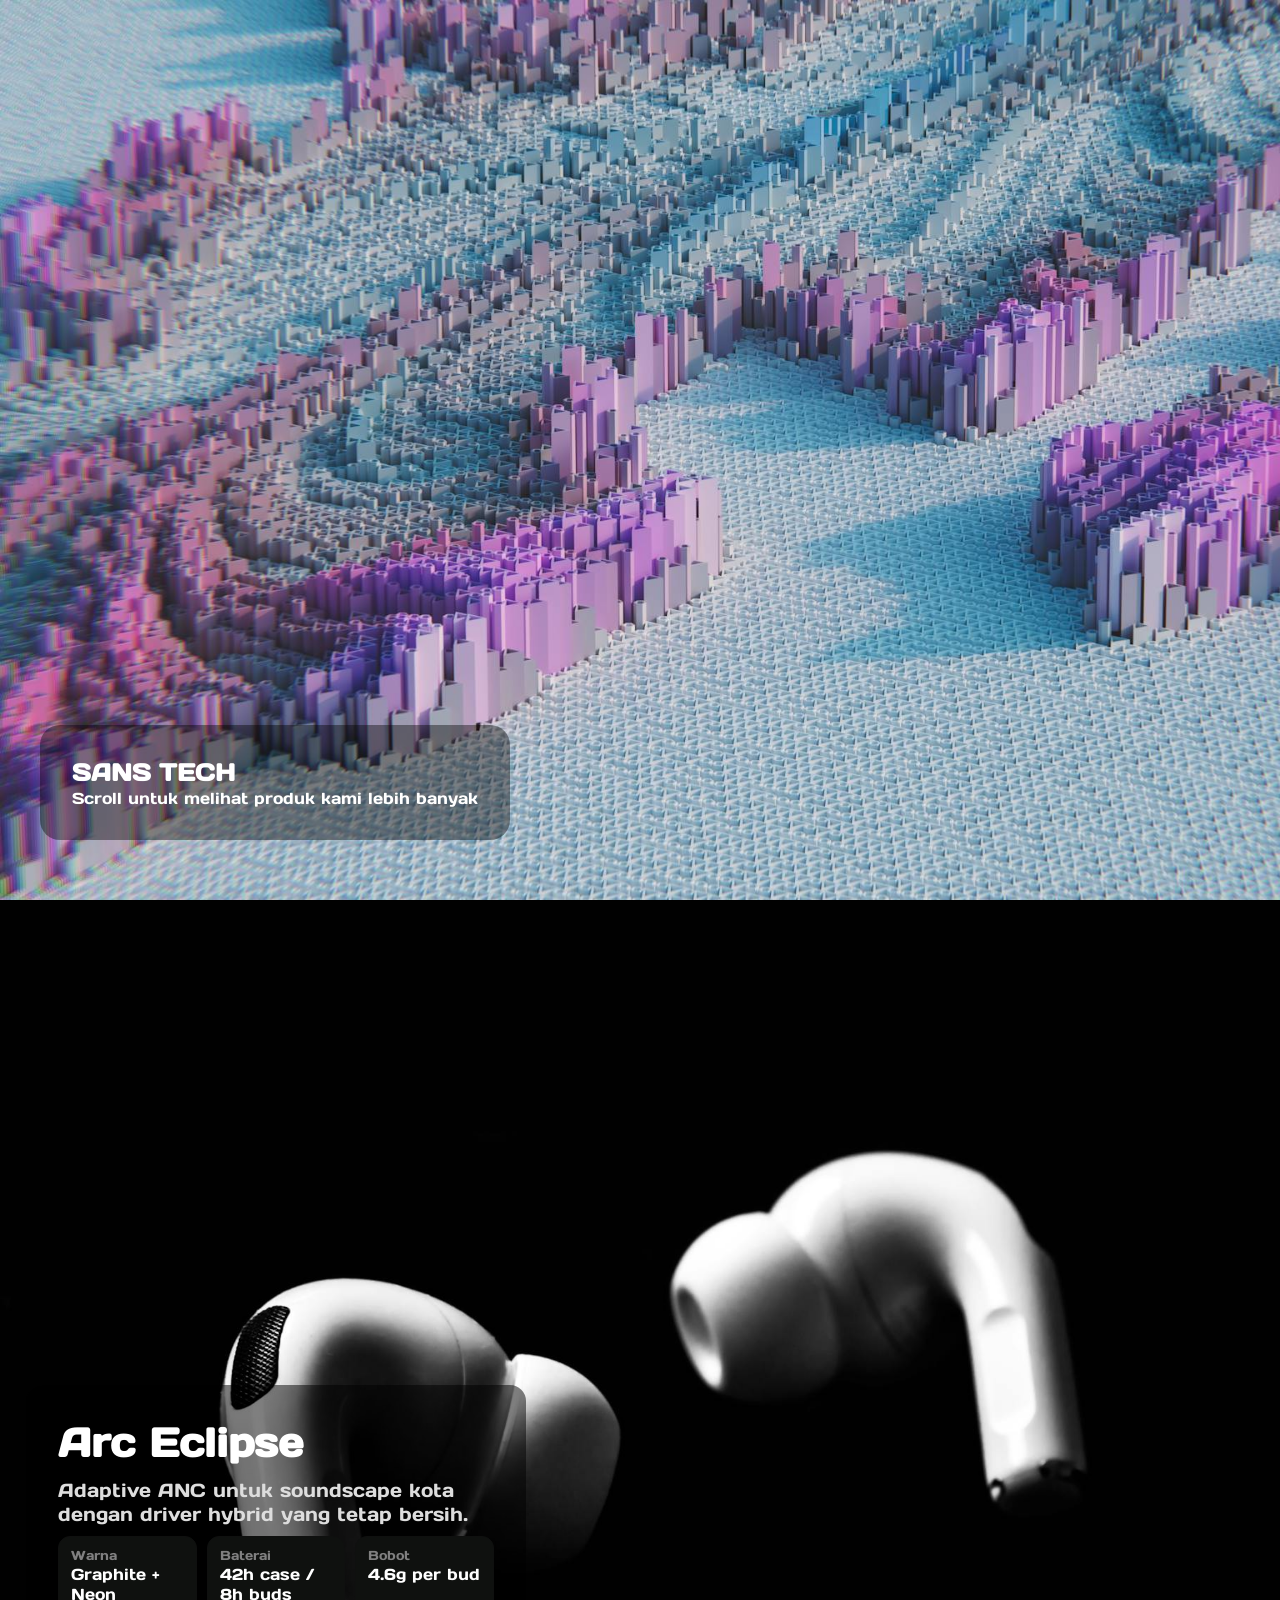
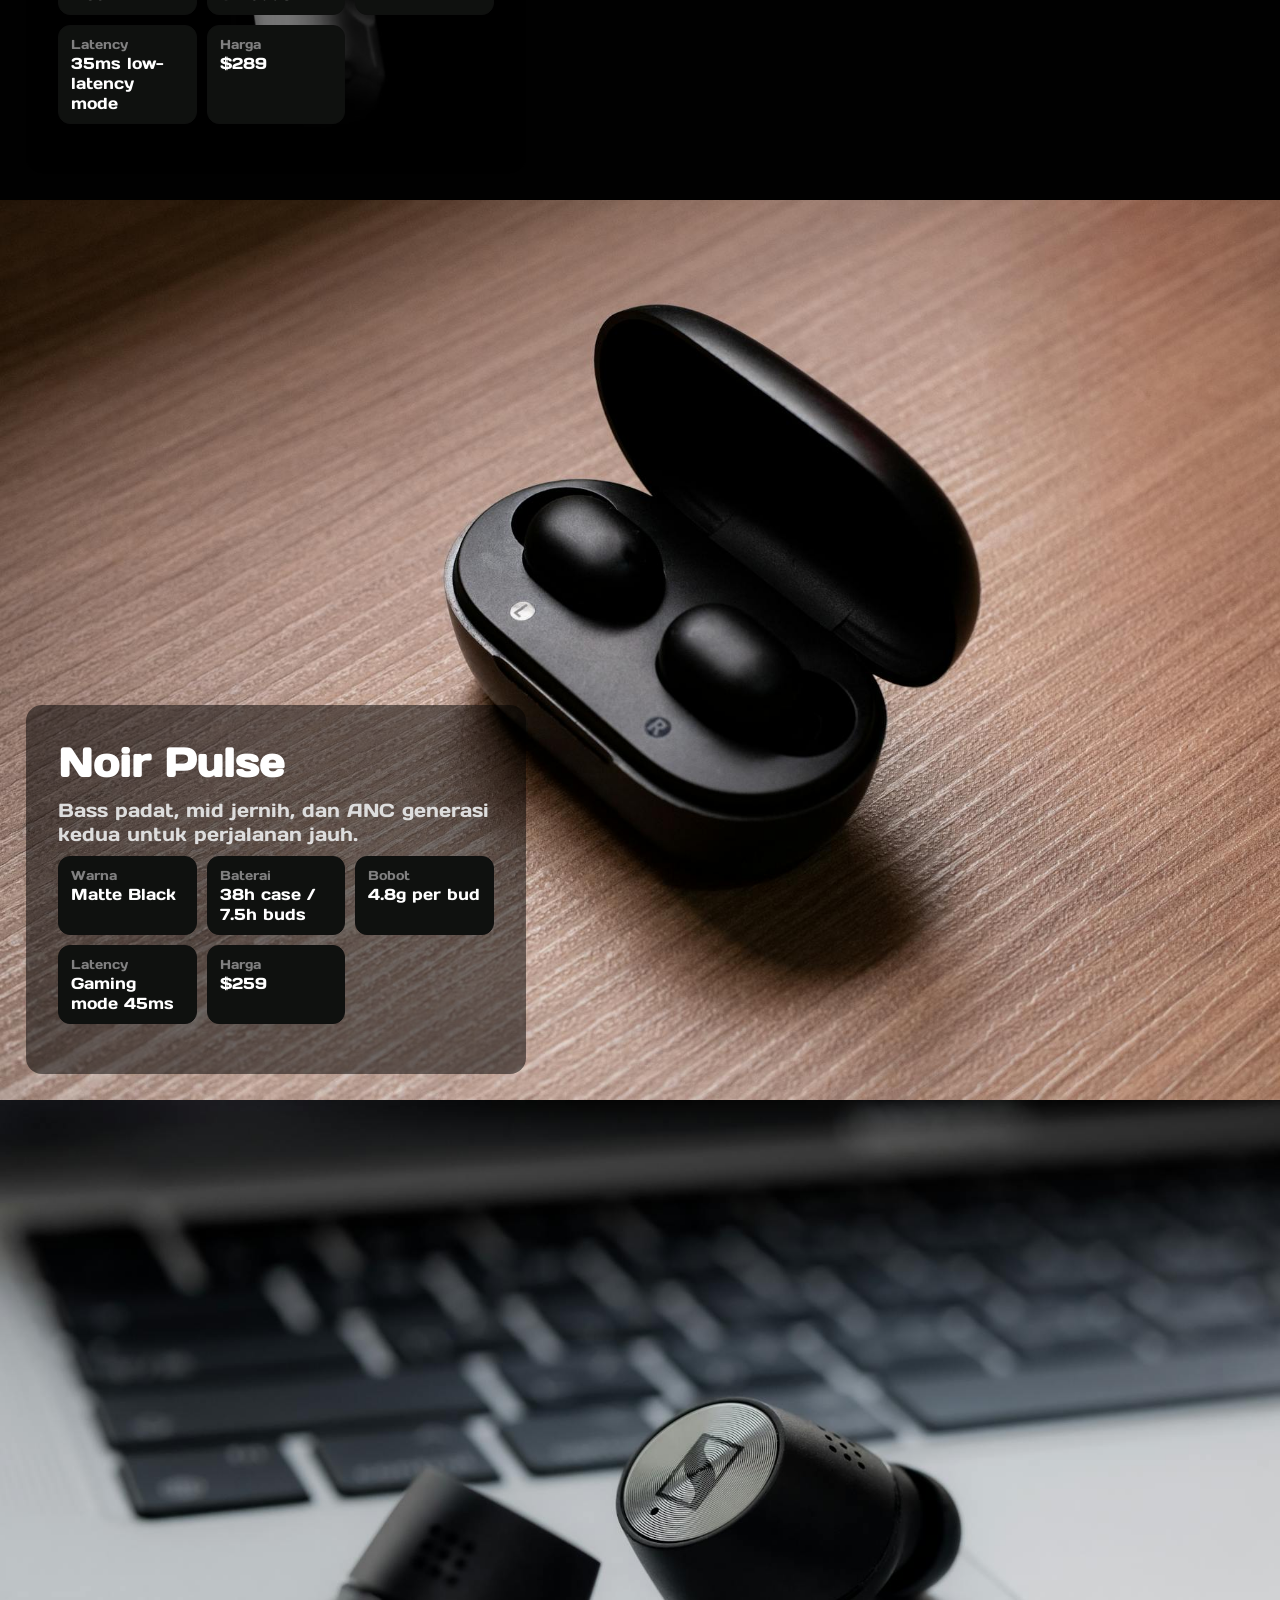
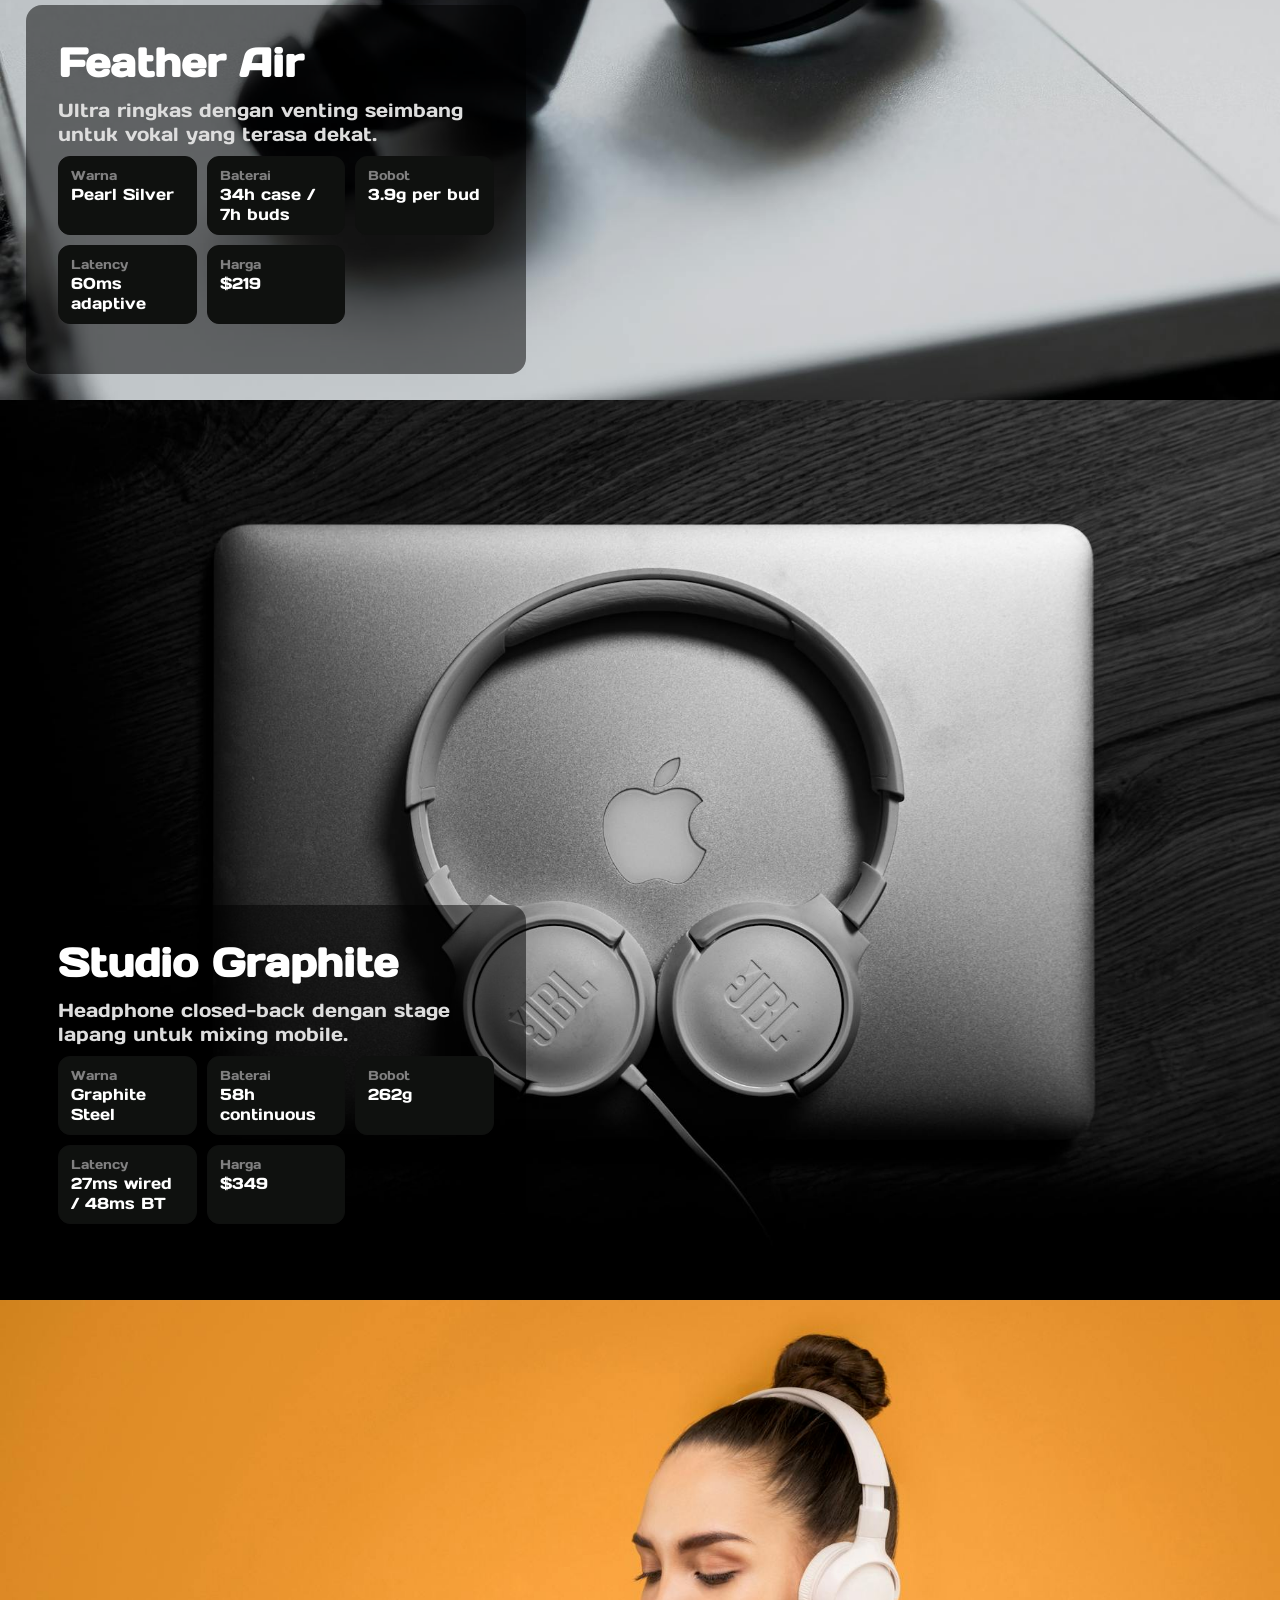
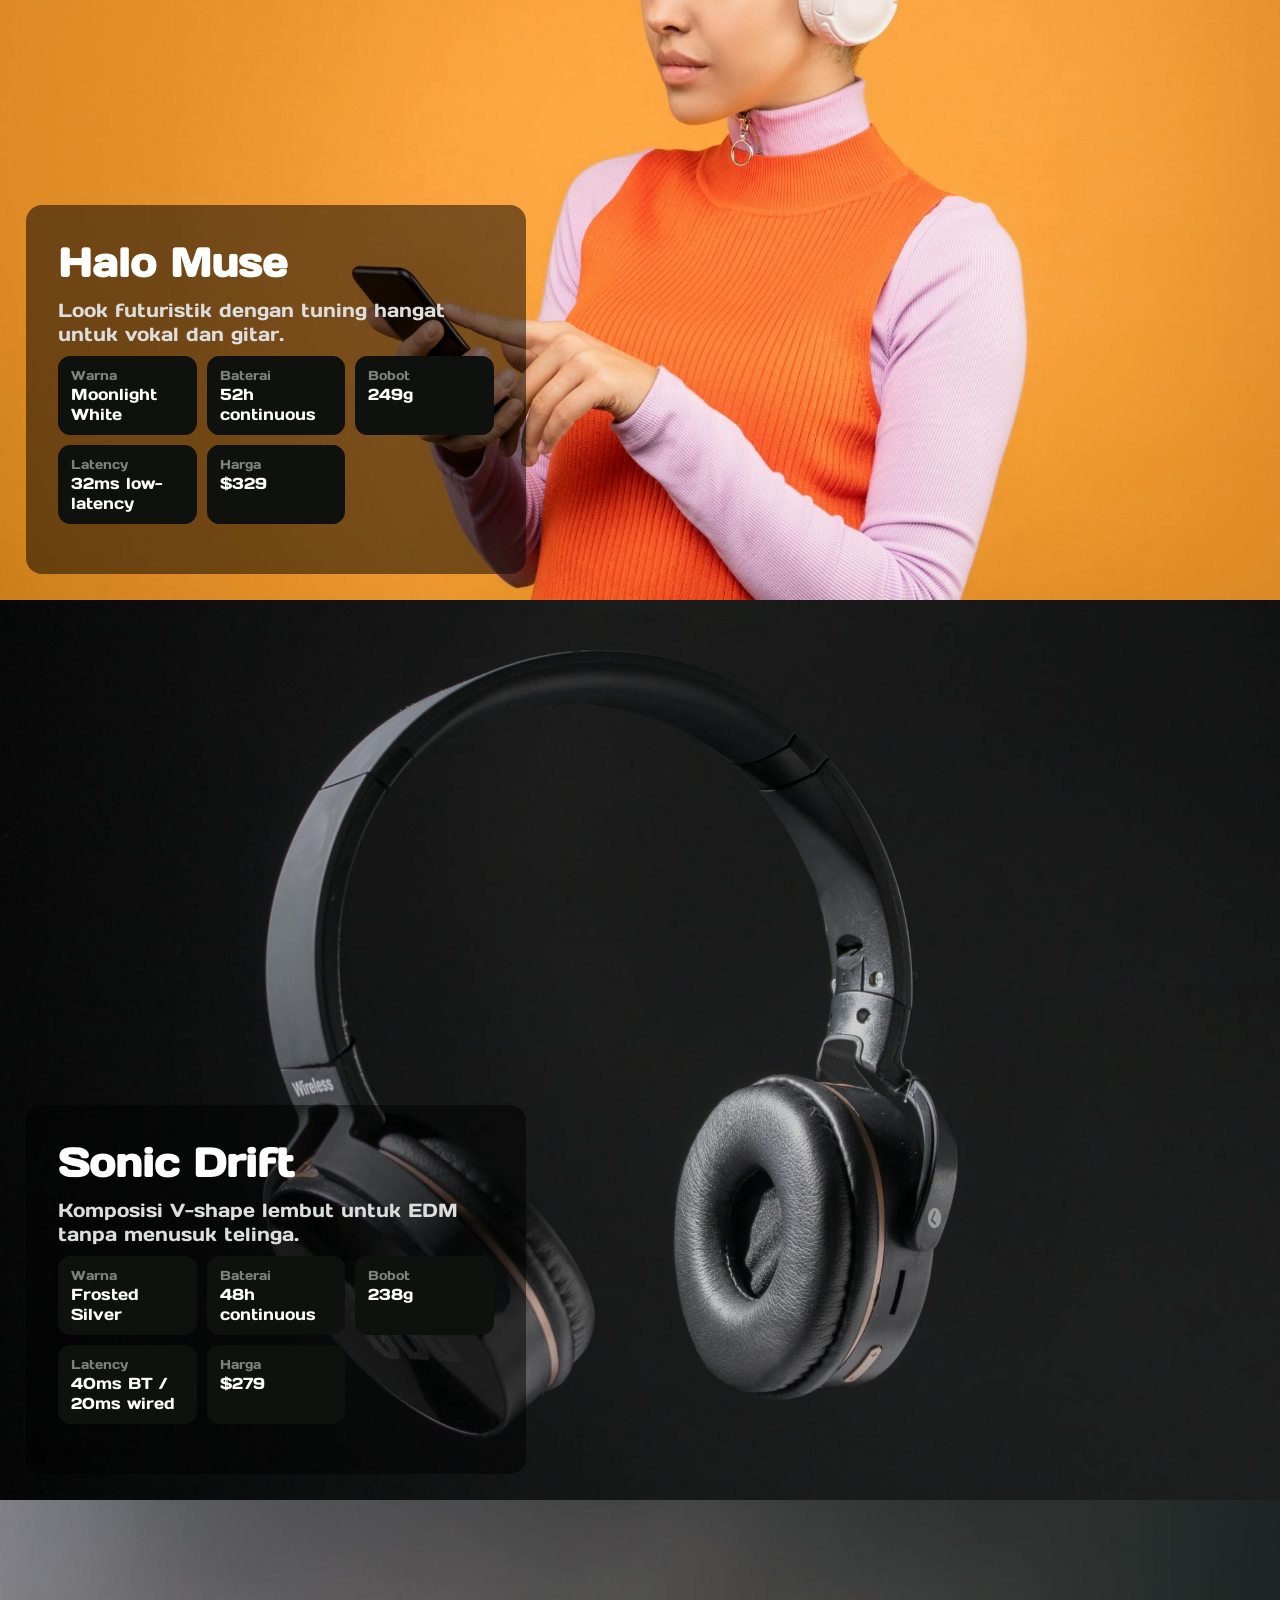
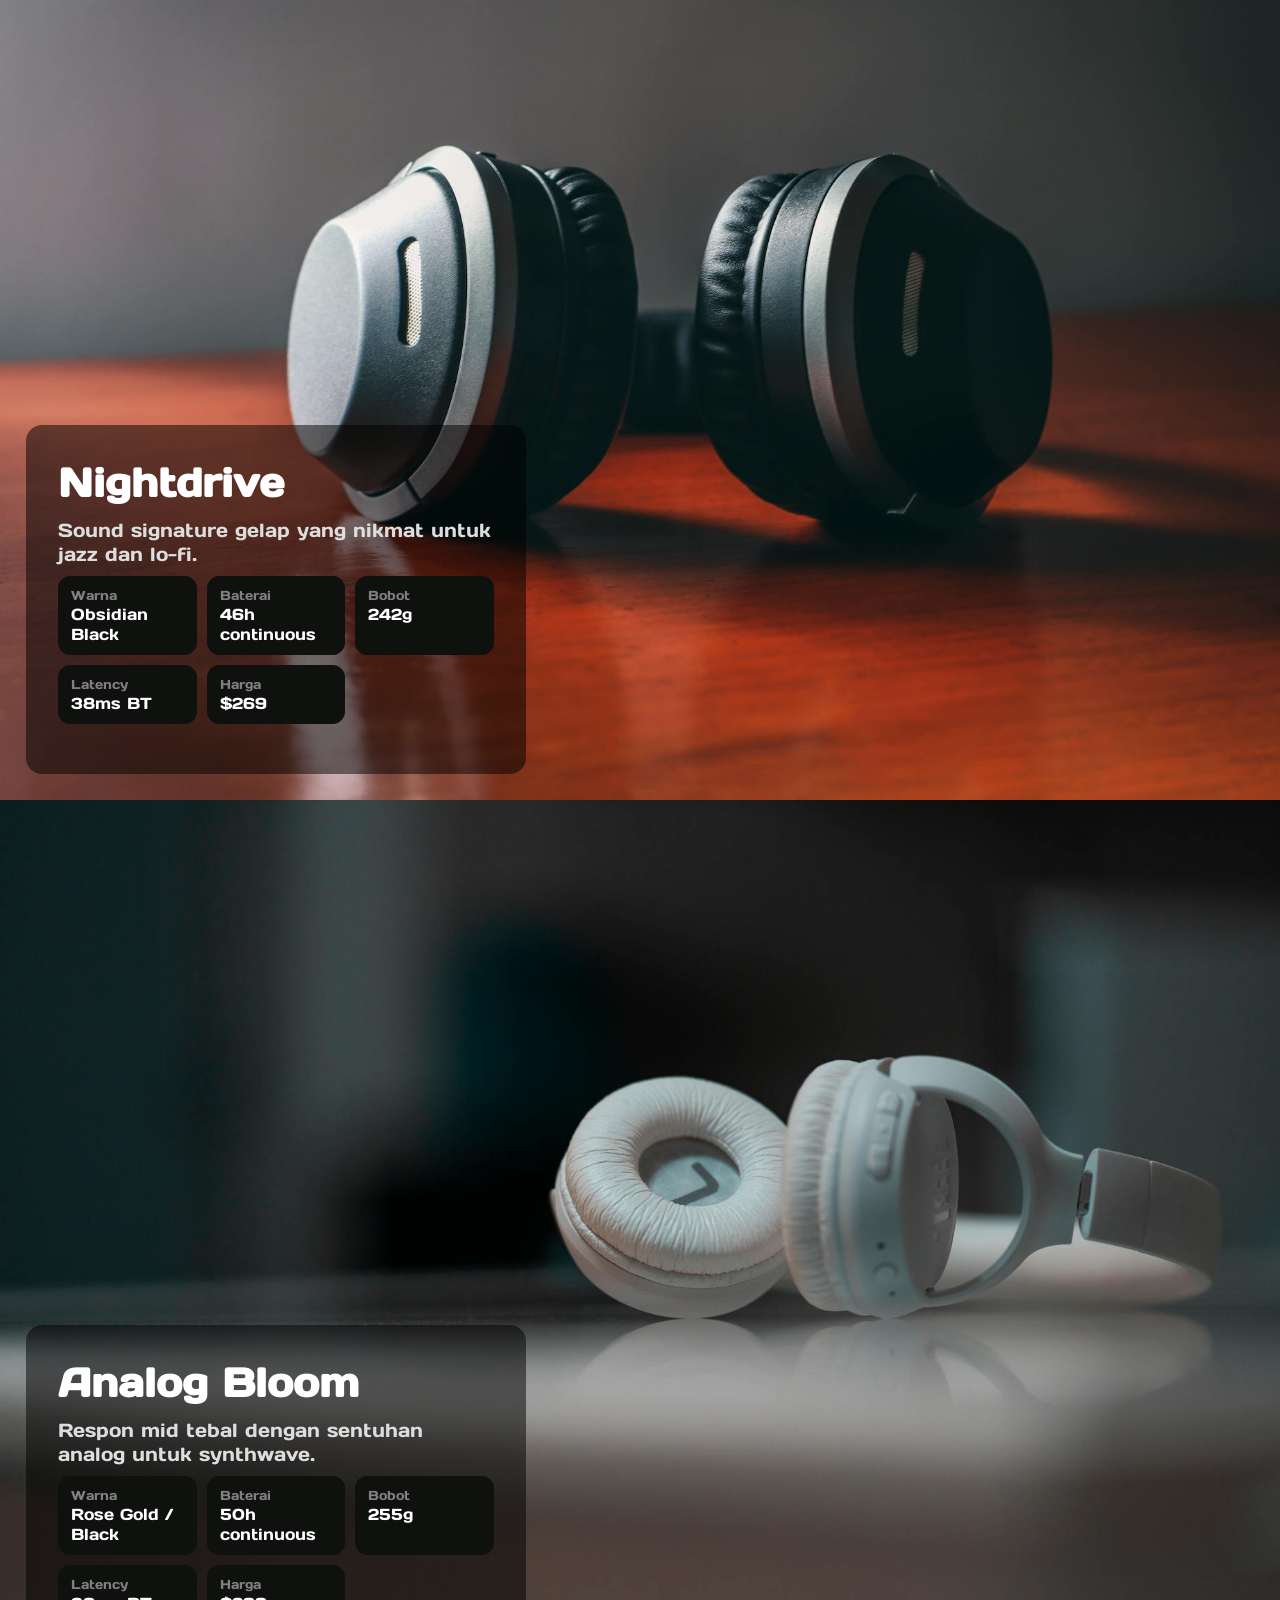
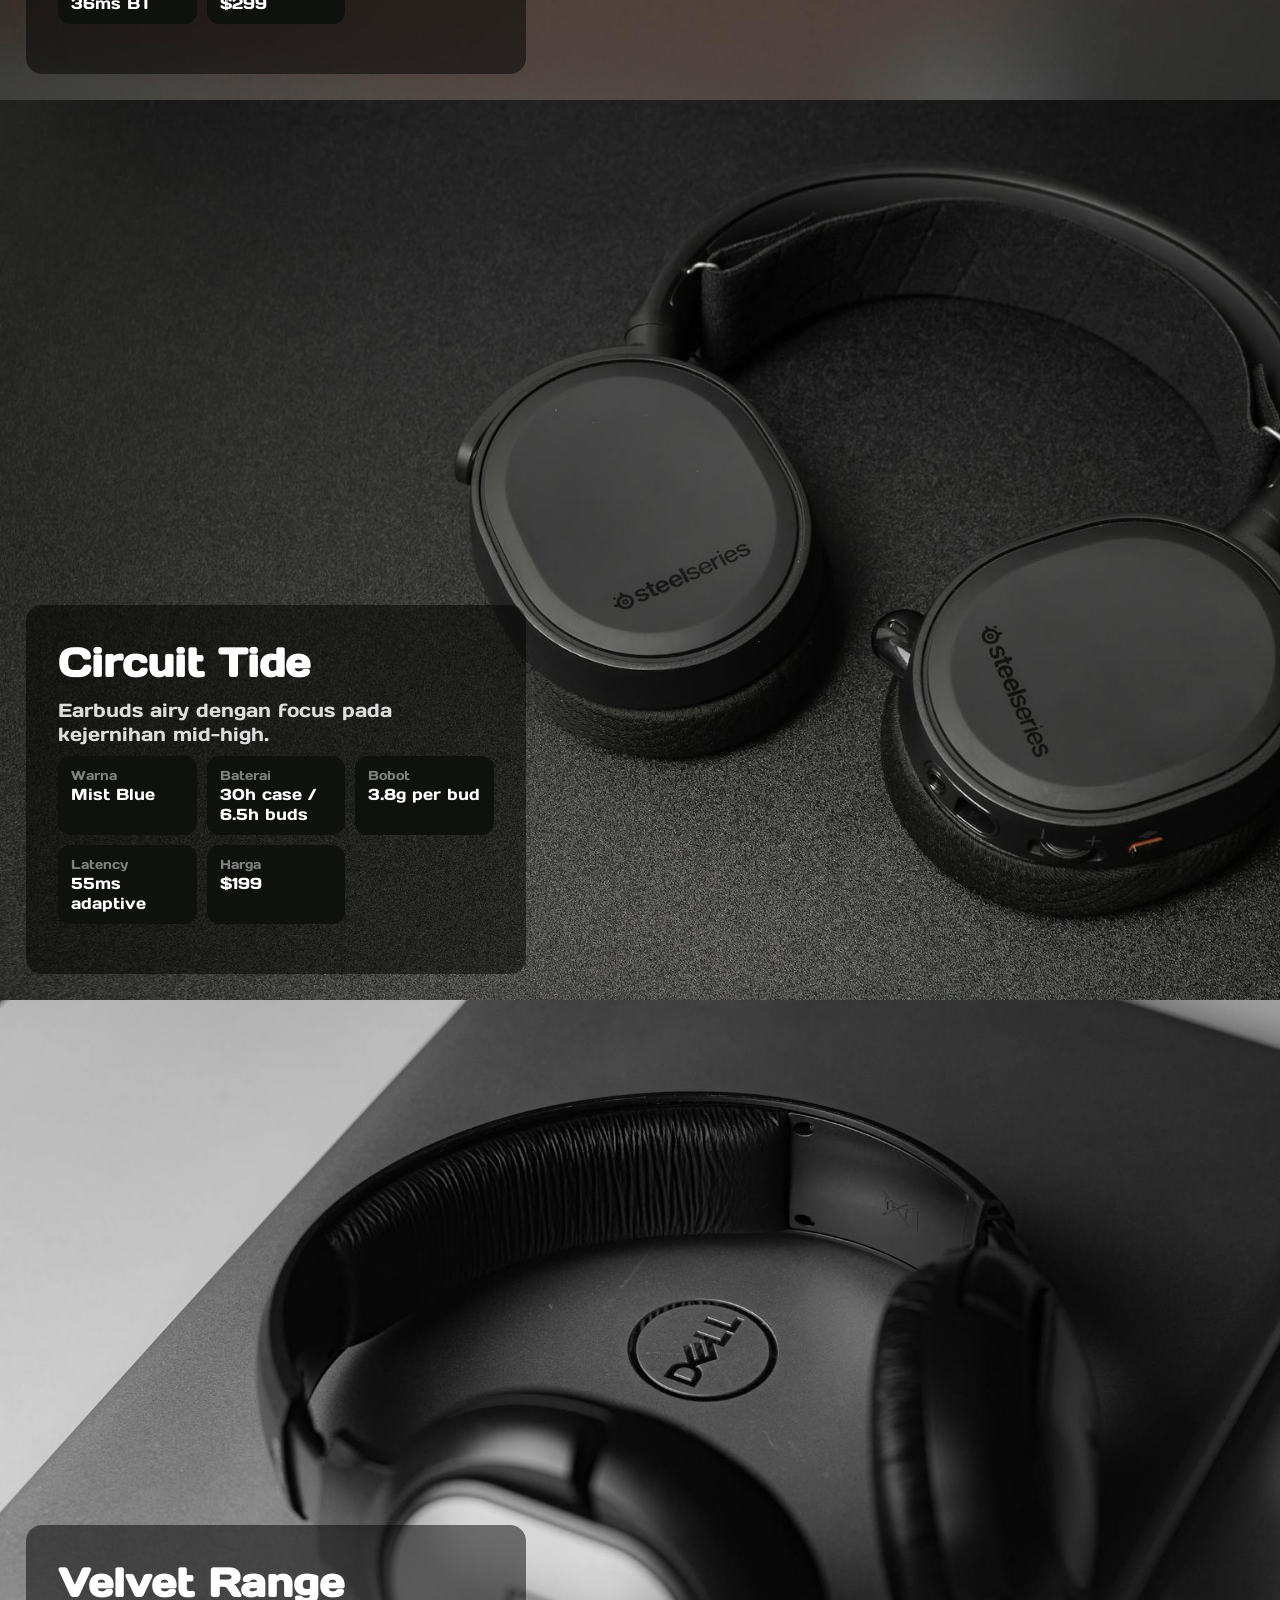
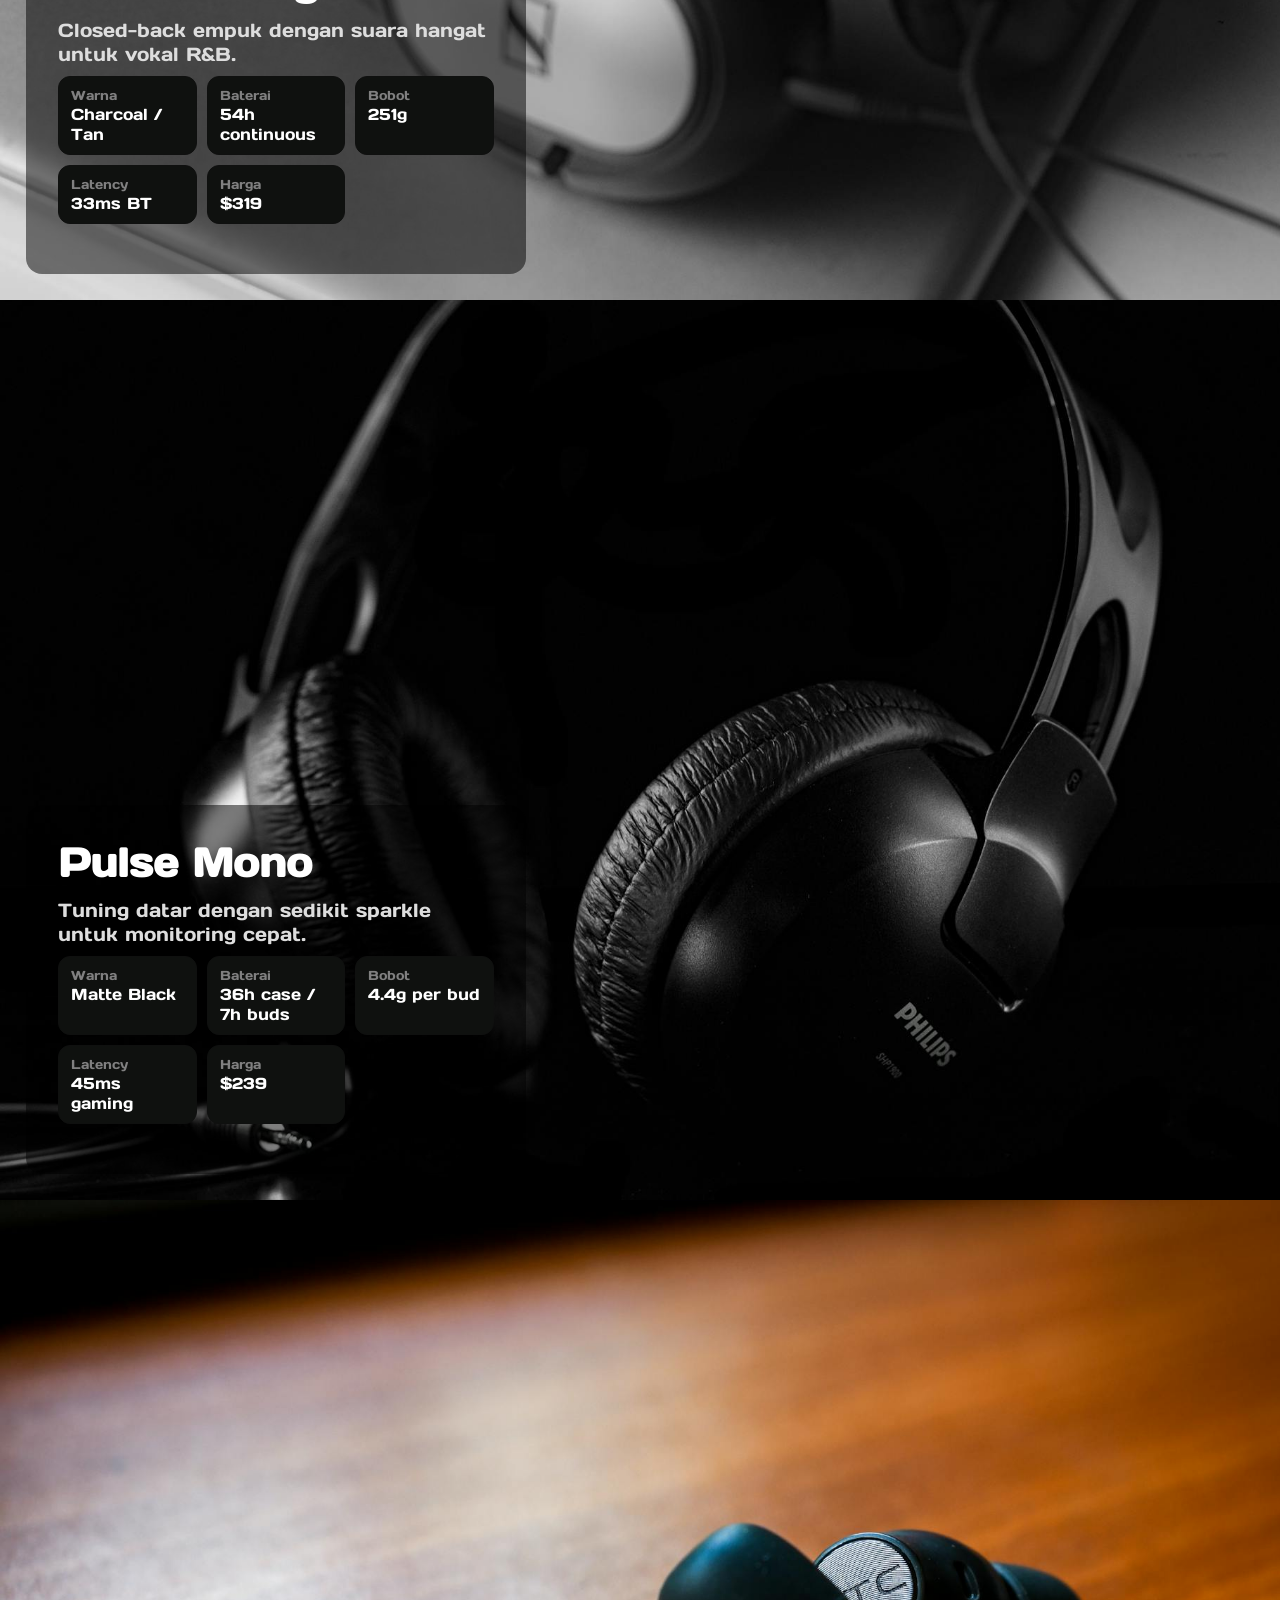
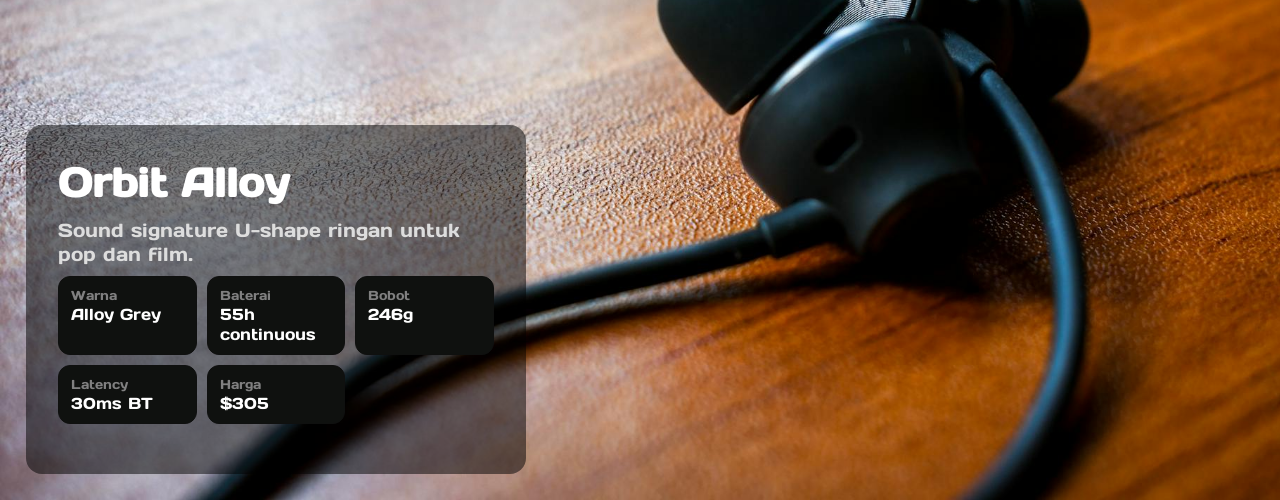
==== index.html @ b24bd751 "first commit" ====
<!DOCTYPE html>
<html lang="en">
  <head>
    <meta charset="UTF-8" />
    <meta name="viewport" content="width=device-width, initial-scale=1.0" />
    <title>AUDIO SHOP</title>
    <link rel="stylesheet" href="style.css" />

    <link rel="preconnect" href="https://fonts.googleapis.com" />
    <link rel="preconnect" href="https://fonts.gstatic.com" crossorigin />
    <link
      href="https://fonts.googleapis.com/css2?family=Days+One&display=swap"
      rel="stylesheet"
    />
  </head>
  <body>
    <section class="hero">
      <div class="hero-text">
        <h1>SANS TECH</h1>
        <p>Scroll untuk melihat produk kami lebih banyak</p>
      </div>
    </section>

    <div id="productList"></div>

  </body>
  <script src="script.js"></script>
</html>
---- style.css ----
html,
body,
*,
:root {
  margin: 0;
  padding: 0;
  box-sizing: border-box;
  scroll-snap-type: y mandatory;
}

body {
  font-family: "Days One", sans-serif;
}

#productList {
  position: relative;
}

.hero {
  min-height: 100vh;
  background-image: url("assets/images/main-image.jpg");
  background-size: cover;
  background-repeat: no-repeat;
  position: relative;
}

.hero-text {
  color: white;
  position: absolute;
  bottom: 60px;
  left: 40px;
  background-color: rgba(0, 0, 0, 0.4);
  padding: 2rem;
  border-radius: 20px;
}

.product {
  min-height: 100vh;
  background-repeat: no-repeat;
  background-size: cover;
  display: flex;
  flex-direction: column;
  justify-content: end;
  align-items: start;
  padding: 26px;

  position: relative;
  overflow: hidden;
  opacity: 0;
  transition: opacity 0.6s ease, transform 0.6s ease;
}

.show{
  opacity: 1;
}

.hero, .product {
  scroll-snap-align: start;
}

.title {
    font-size: 2.5rem;
    margin-bottom: 10px;
}

.subtitle {
    font-size: 1.2rem;
    color: #ddd;
    font-weight: 300;
}

.product-content {
  width: 500px;
  max-width: 740px;
  background-color: rgba(0, 0, 0, 0.5);
  padding: 2rem;
  border-radius: 16px;
  color: white;
}

.product-content:hover {
    cursor: pointer;
    background-color: rgba(0, 0, 0, 0.7);
    transition: background-color 0.3s ease;
}

.product-stats {
    display: grid;
    gap: 10px;
    margin: 10px 0 18px;
    grid-template-columns: repeat(auto-fit, minmax(120px, 1fr));
}

.stat {
    padding: 10px 12px;
    border-radius: 12px;
    background-color: #0f110f;
    border: 1px solid #0f100f;
    display: flex;
    flex-direction: column;
}

.label {
    color: gray;
    font-size: 13px
}
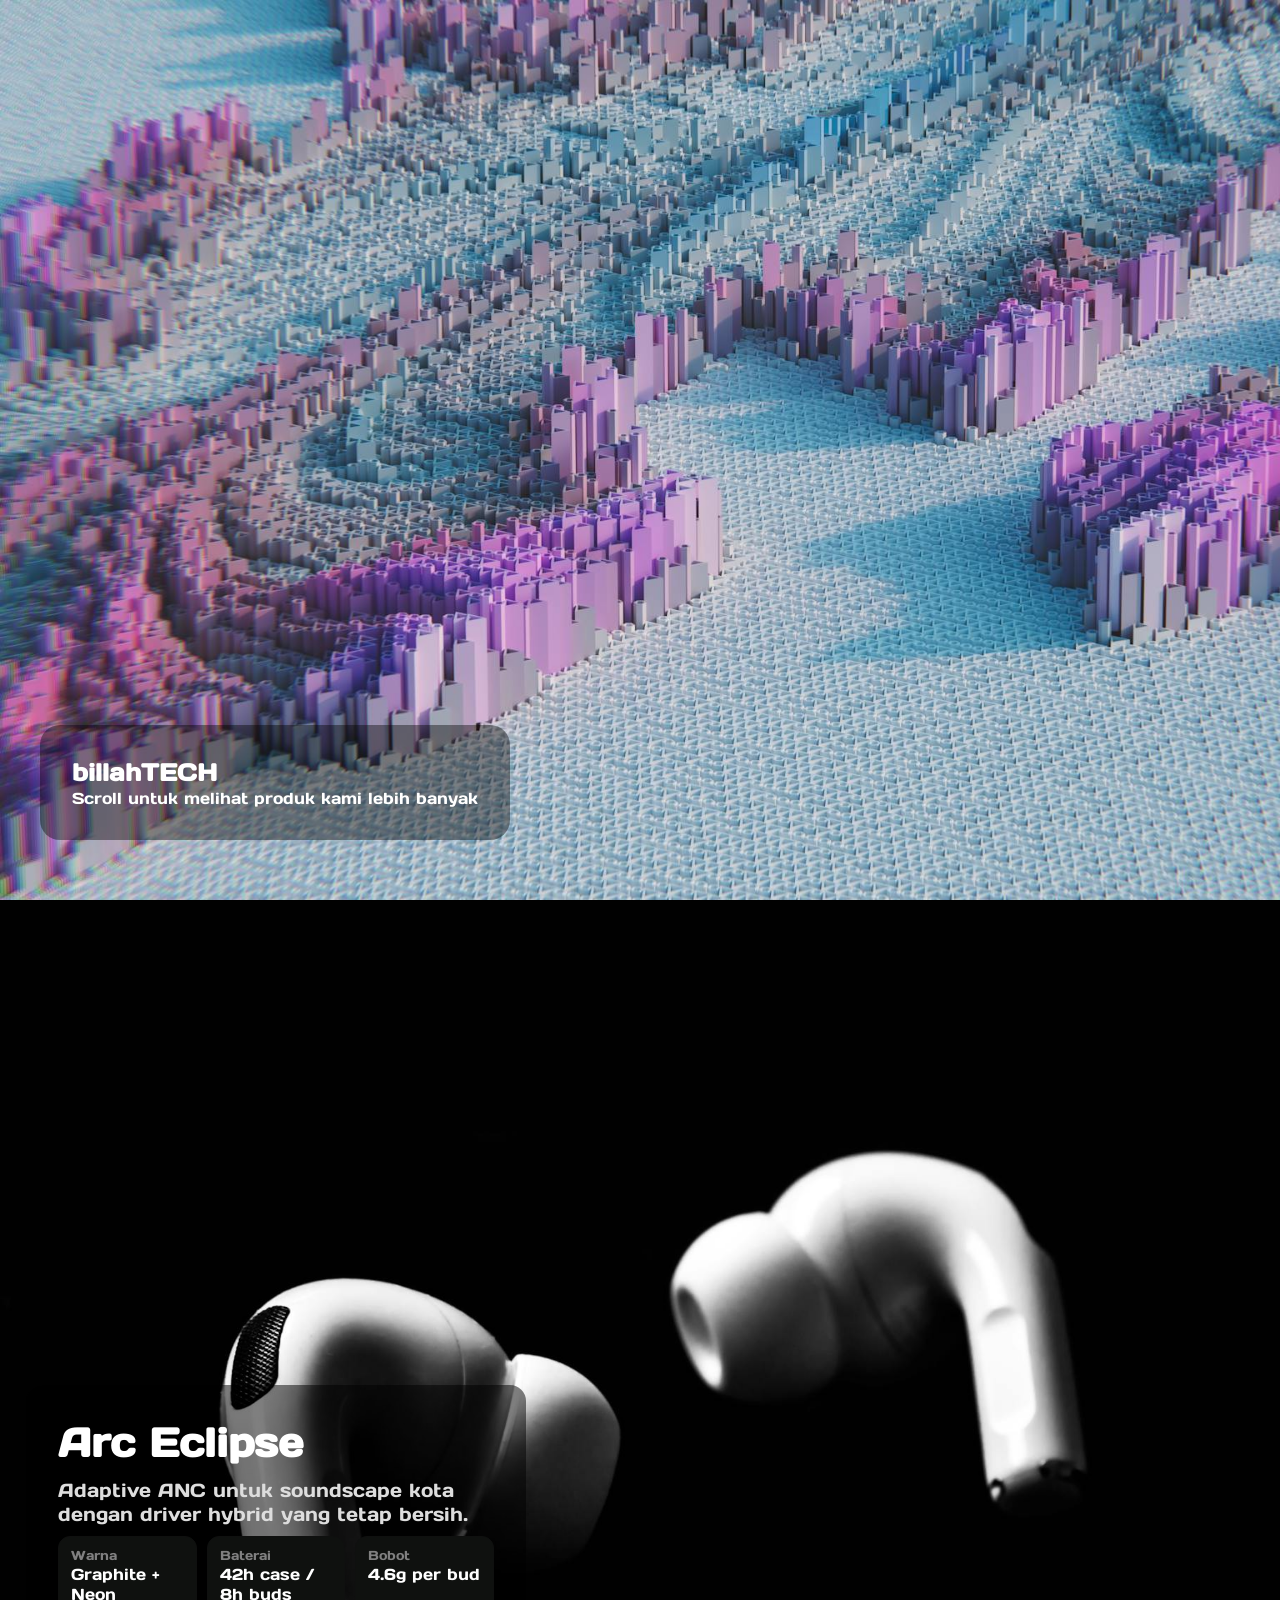
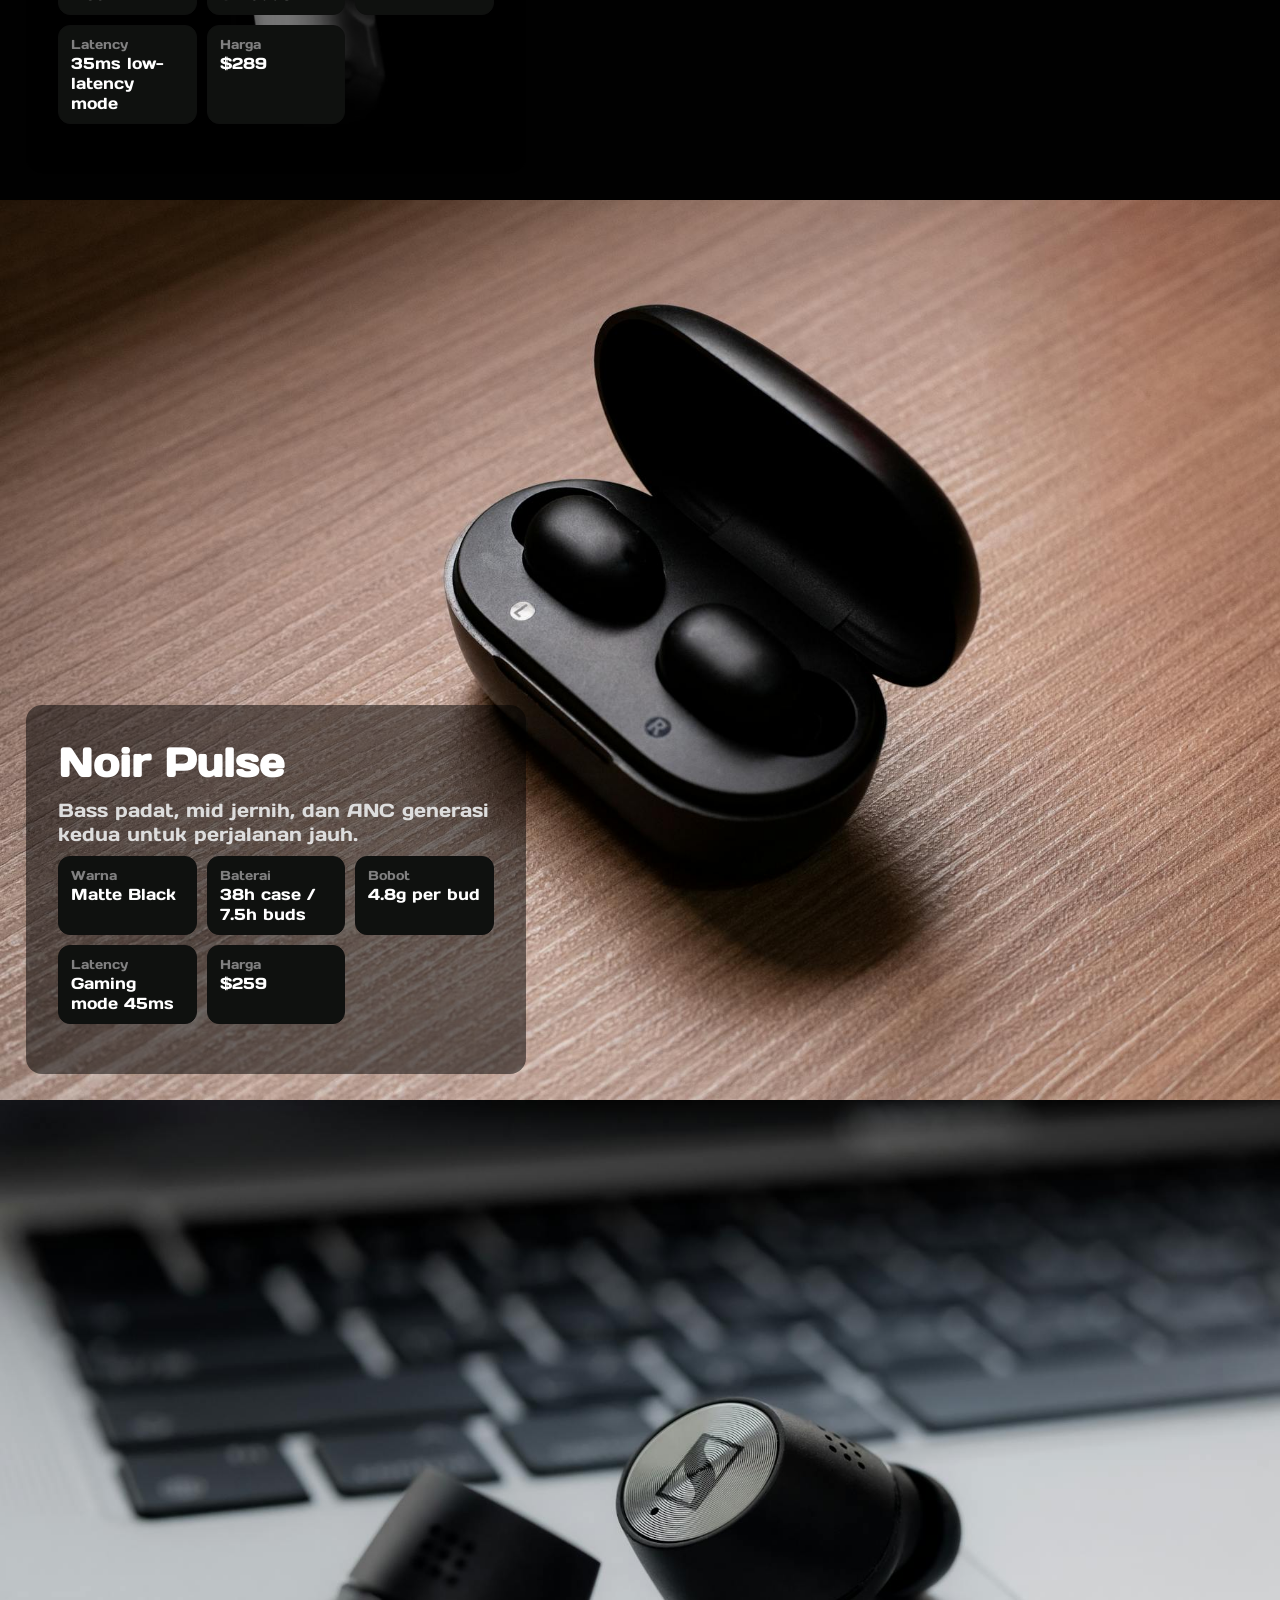
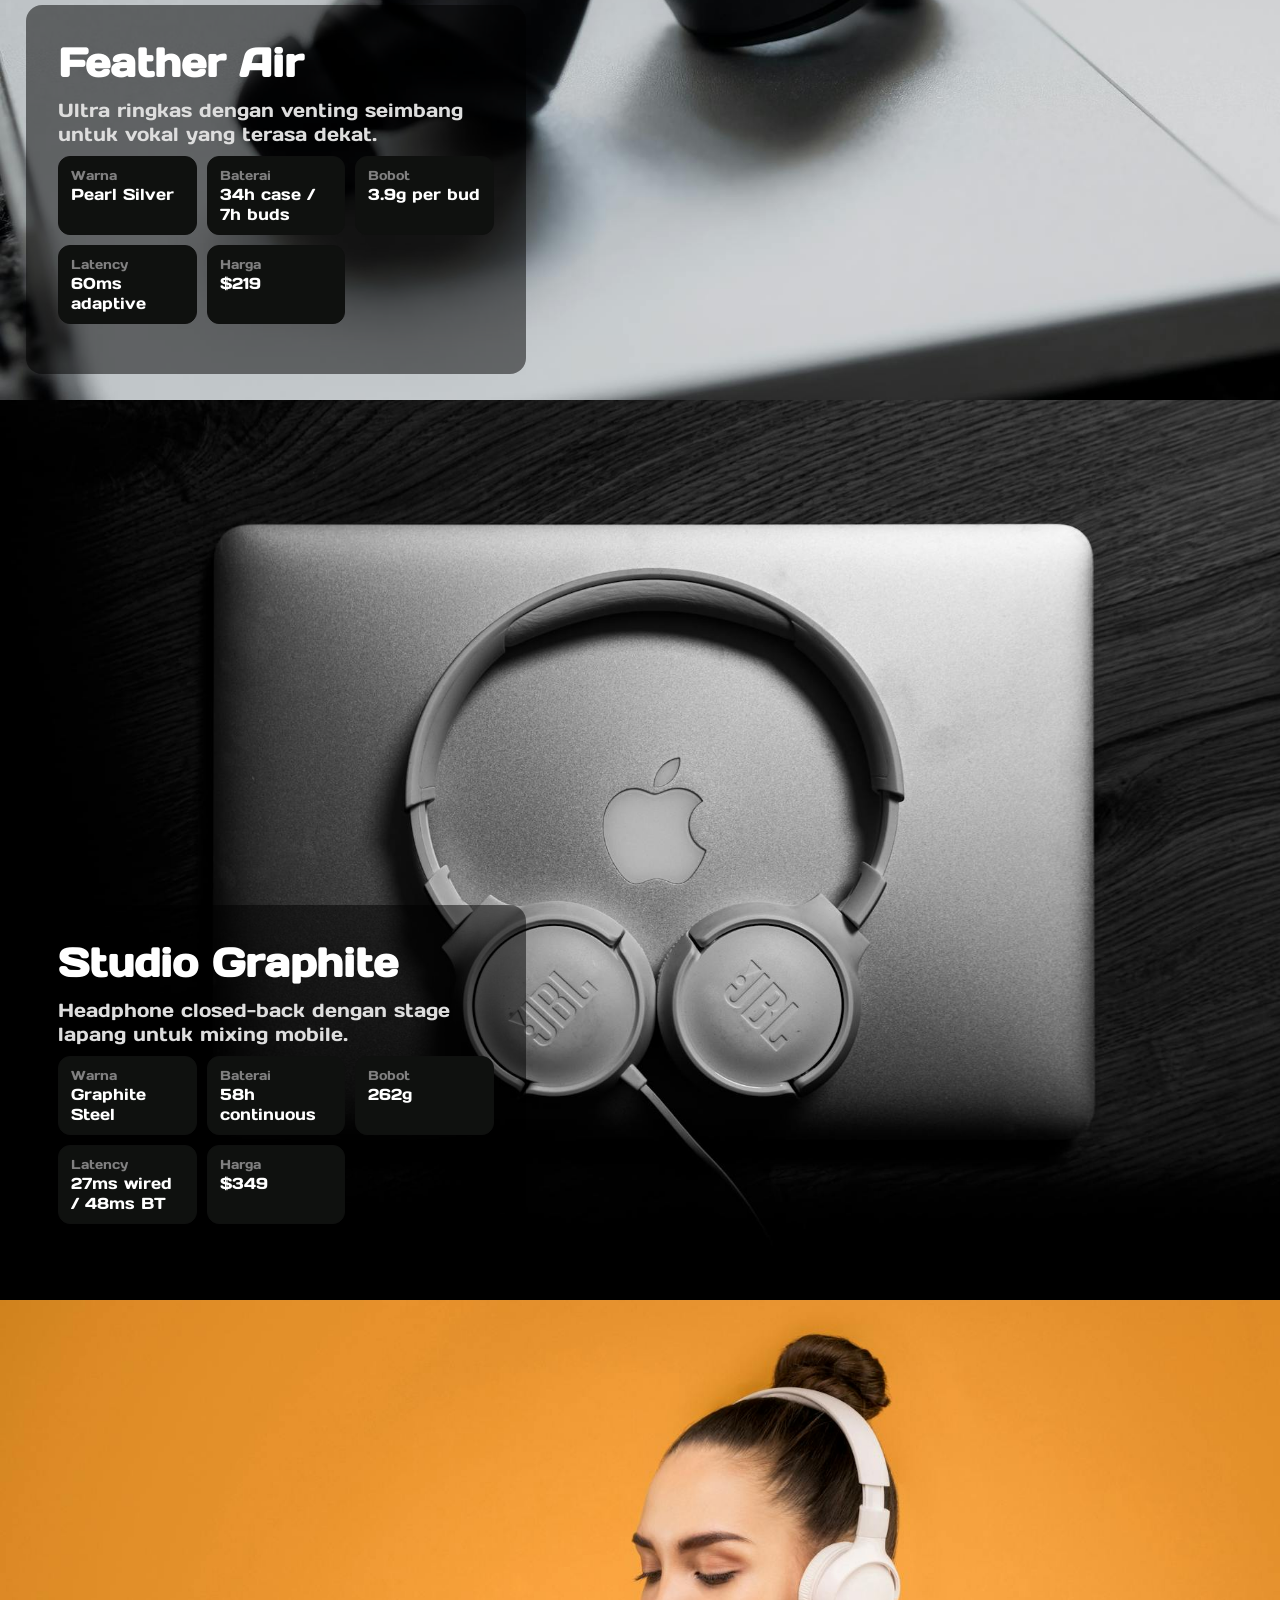
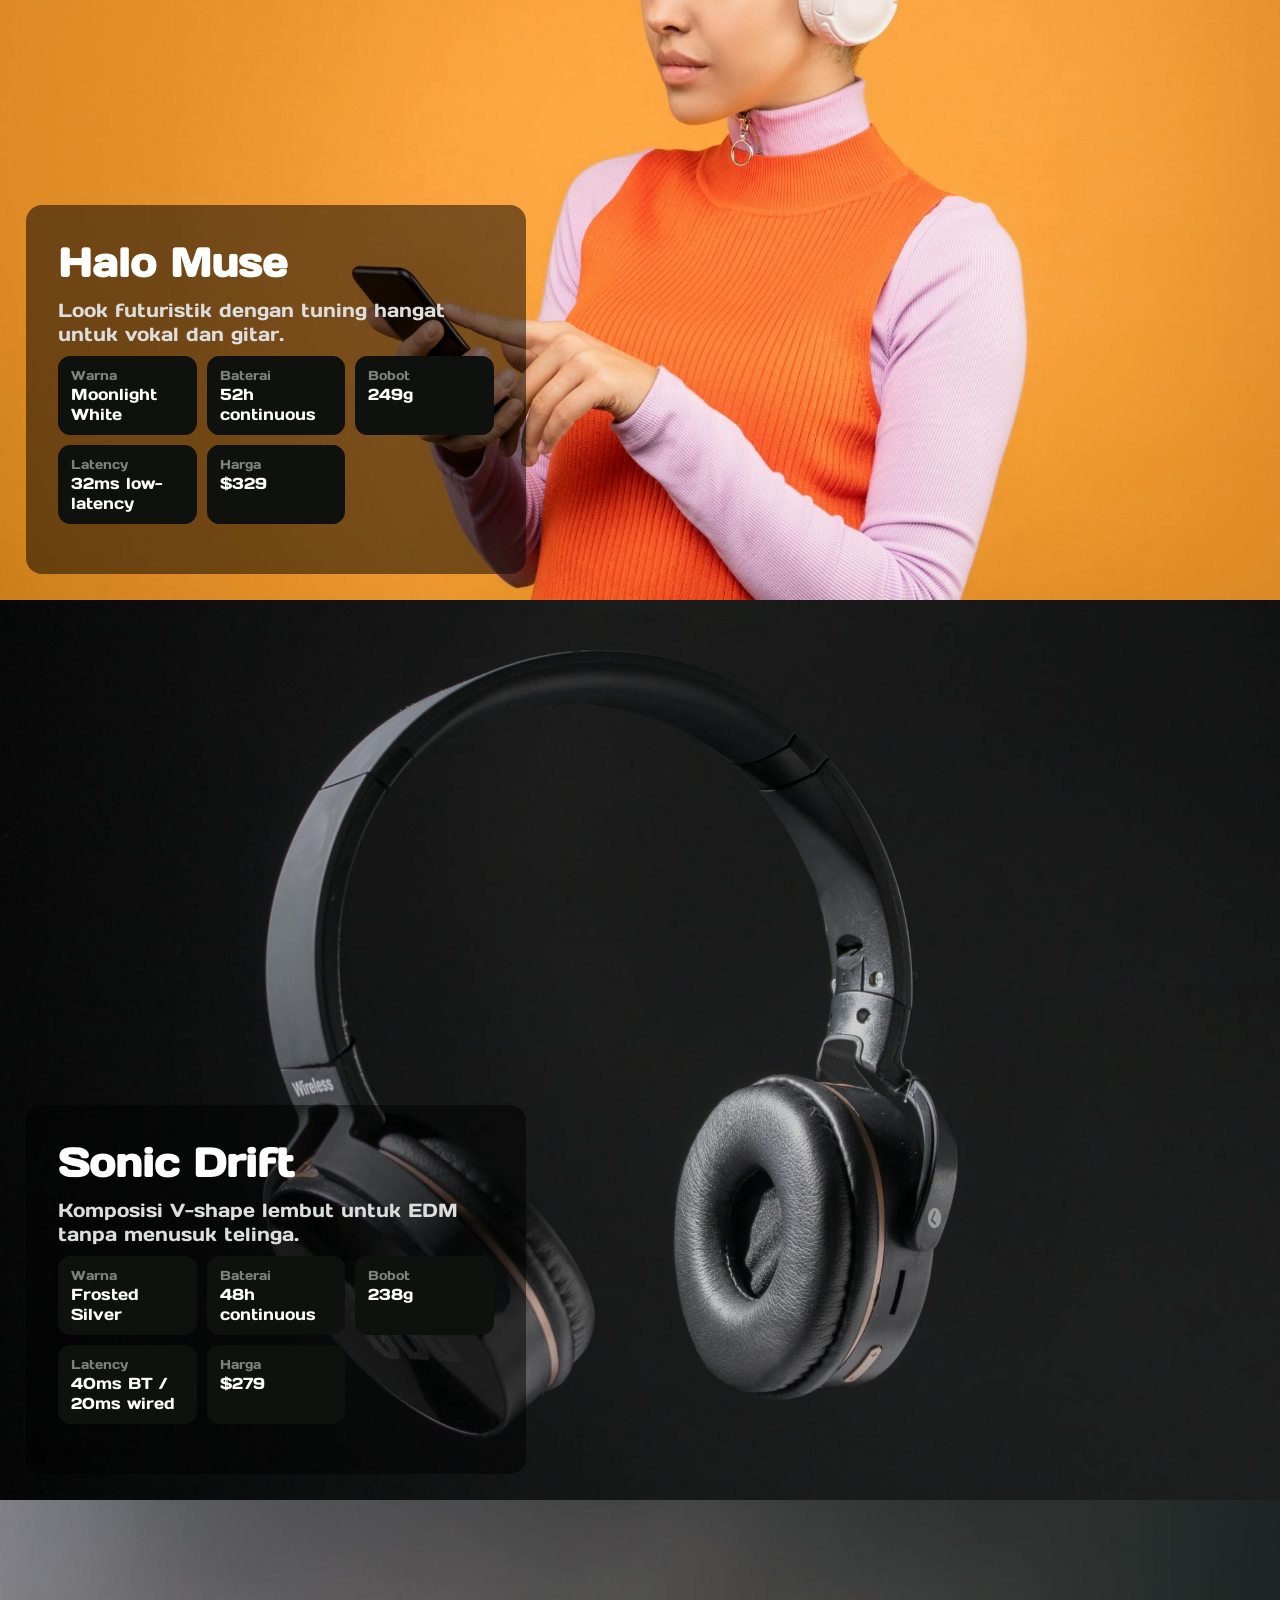
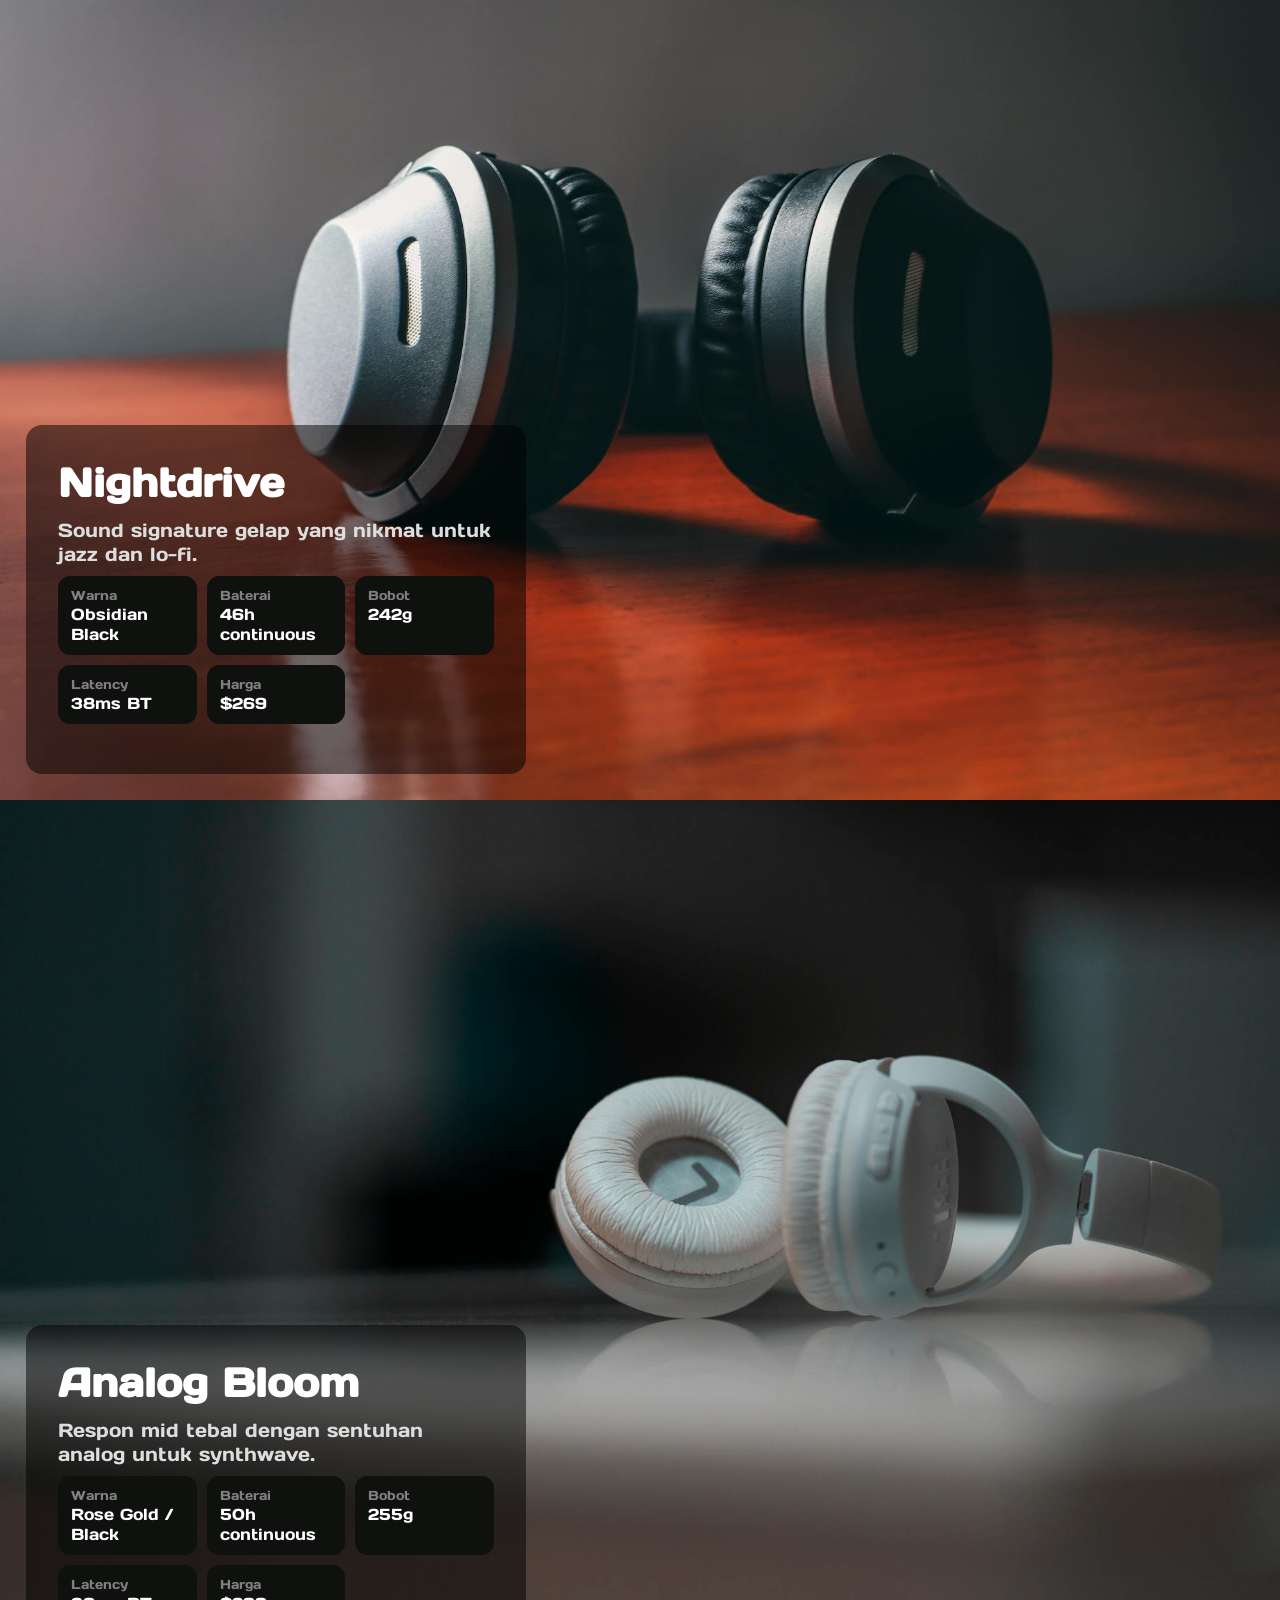
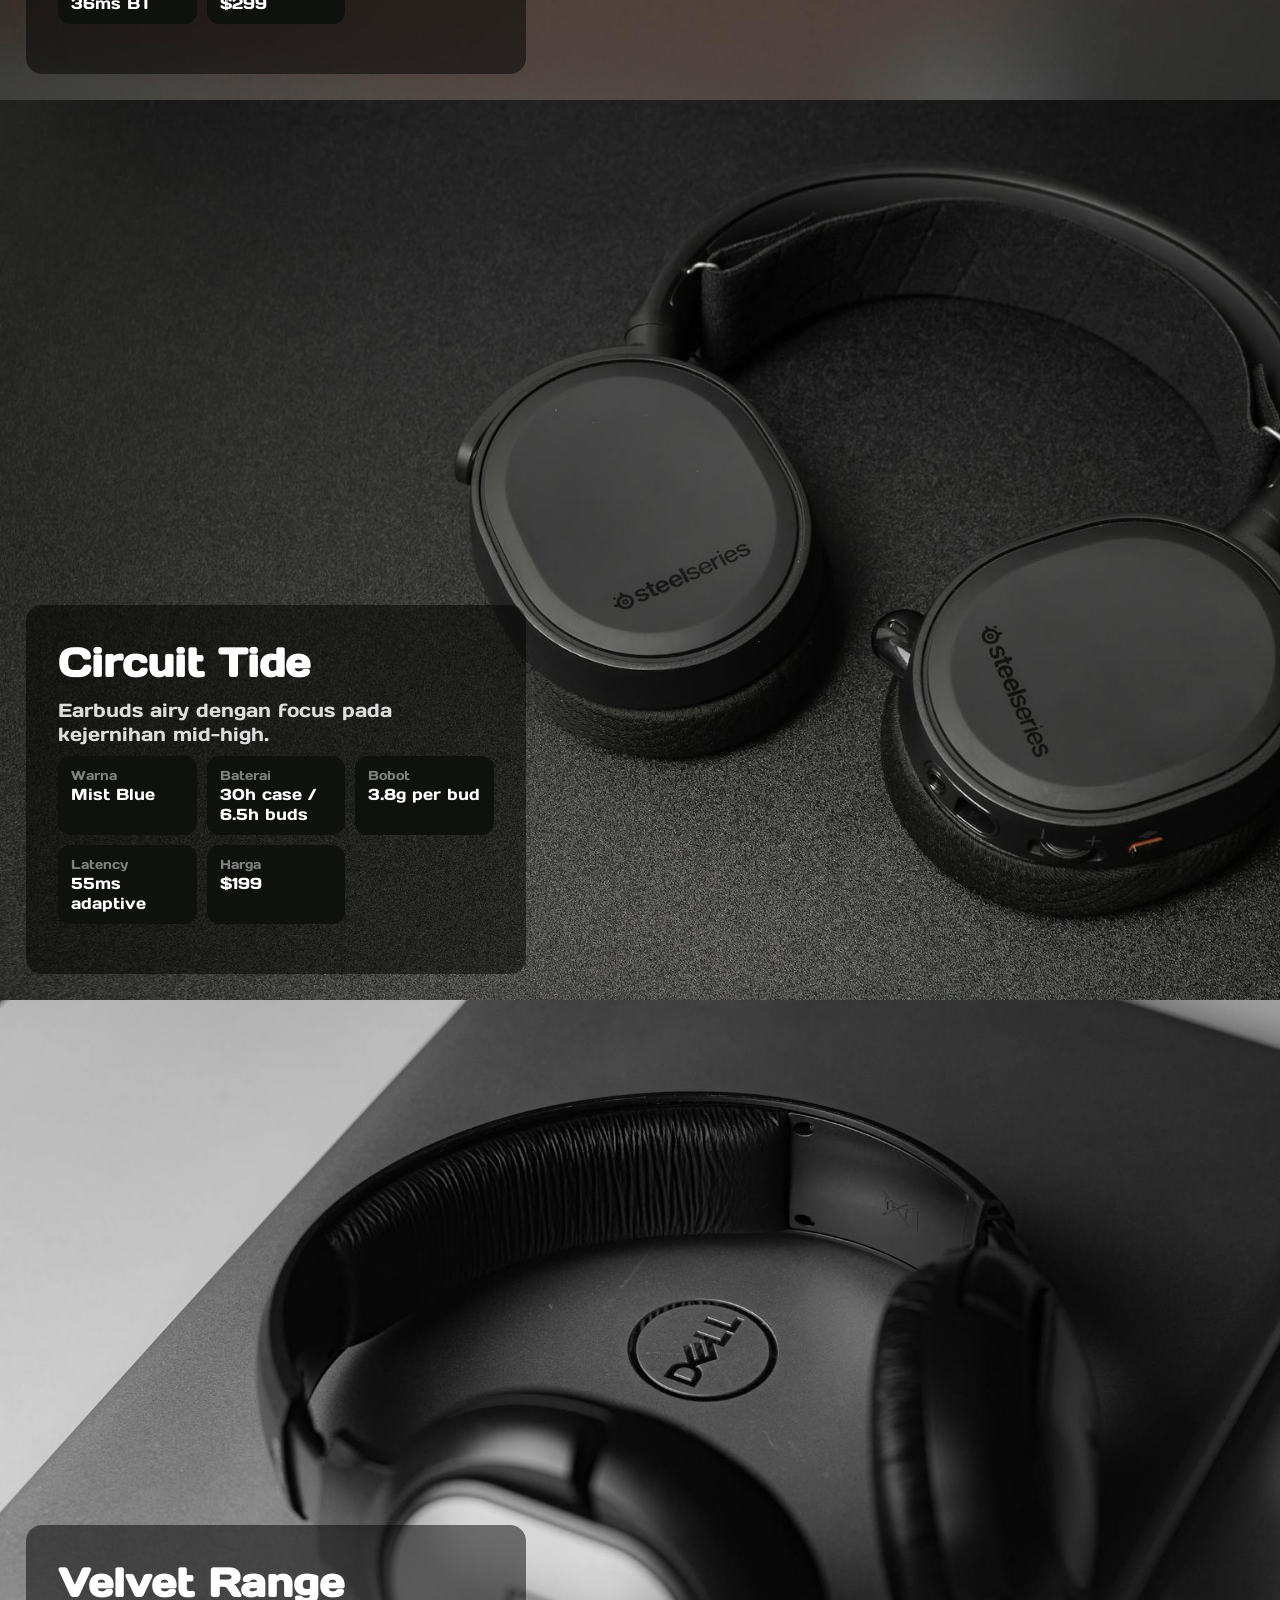
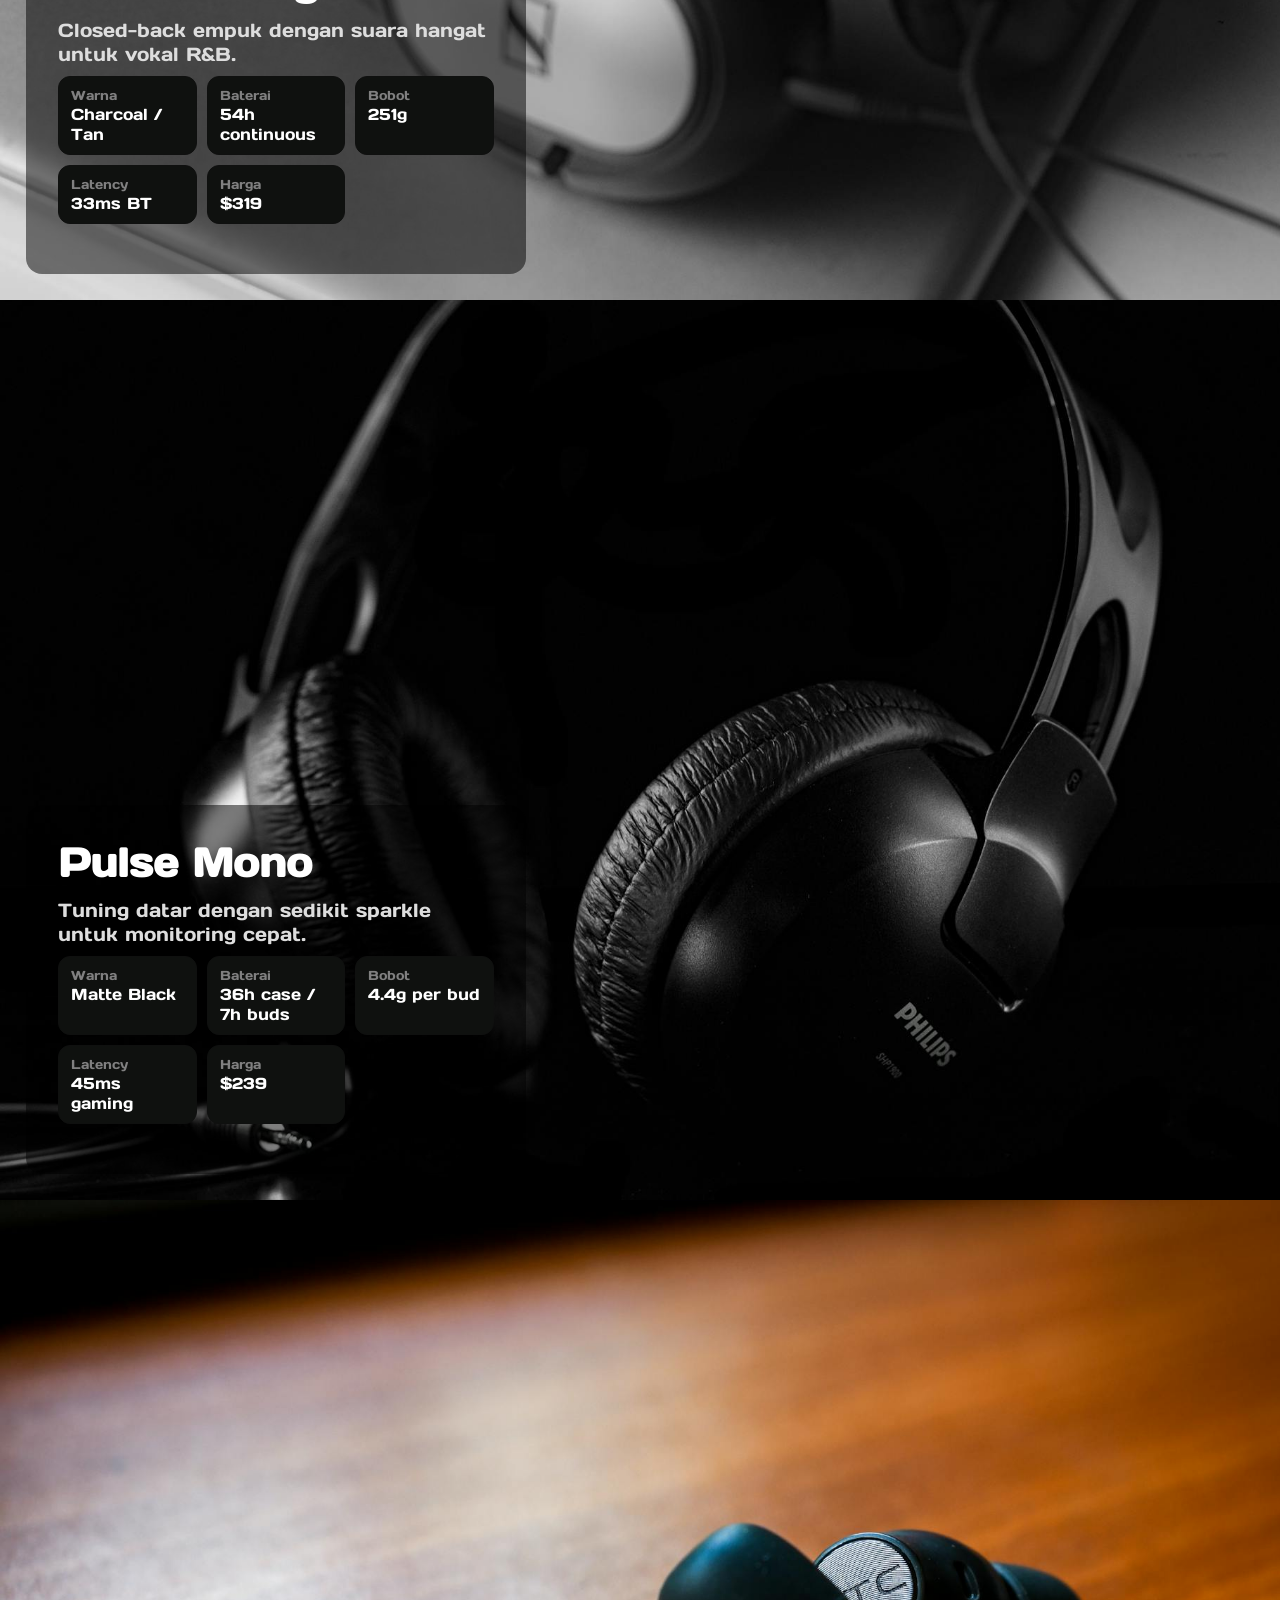
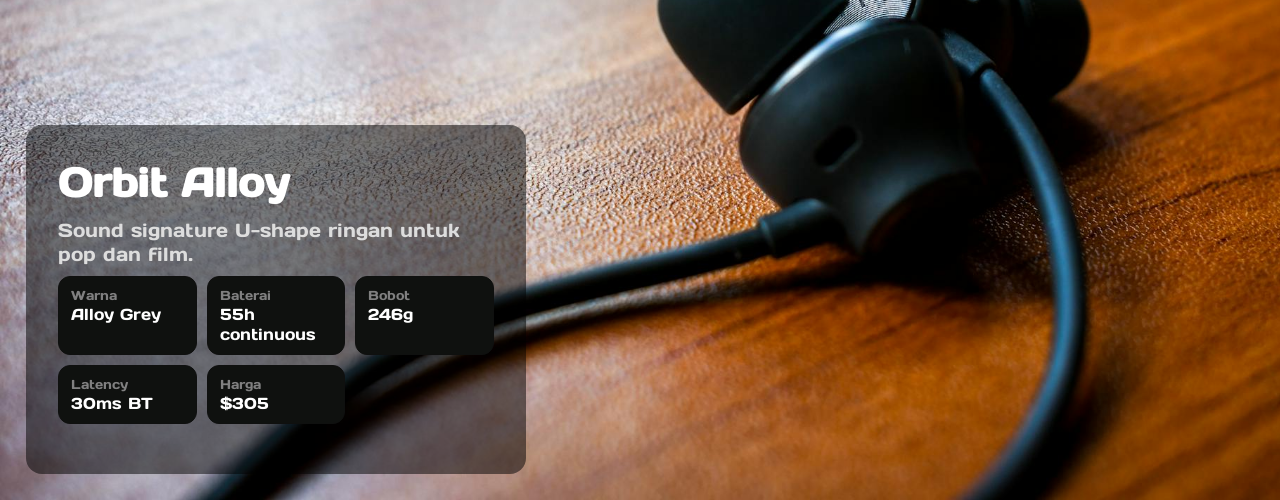
==== commit 2d696d00: "change tittle" ====
--- a/index.html
+++ b/index.html
@@ -16,7 +16,7 @@
   <body>
     <section class="hero">
       <div class="hero-text">
-        <h1>SANS TECH</h1>
+        <h1>billahTECH</h1>
         <p>Scroll untuk melihat produk kami lebih banyak</p>
       </div>
     </section>
